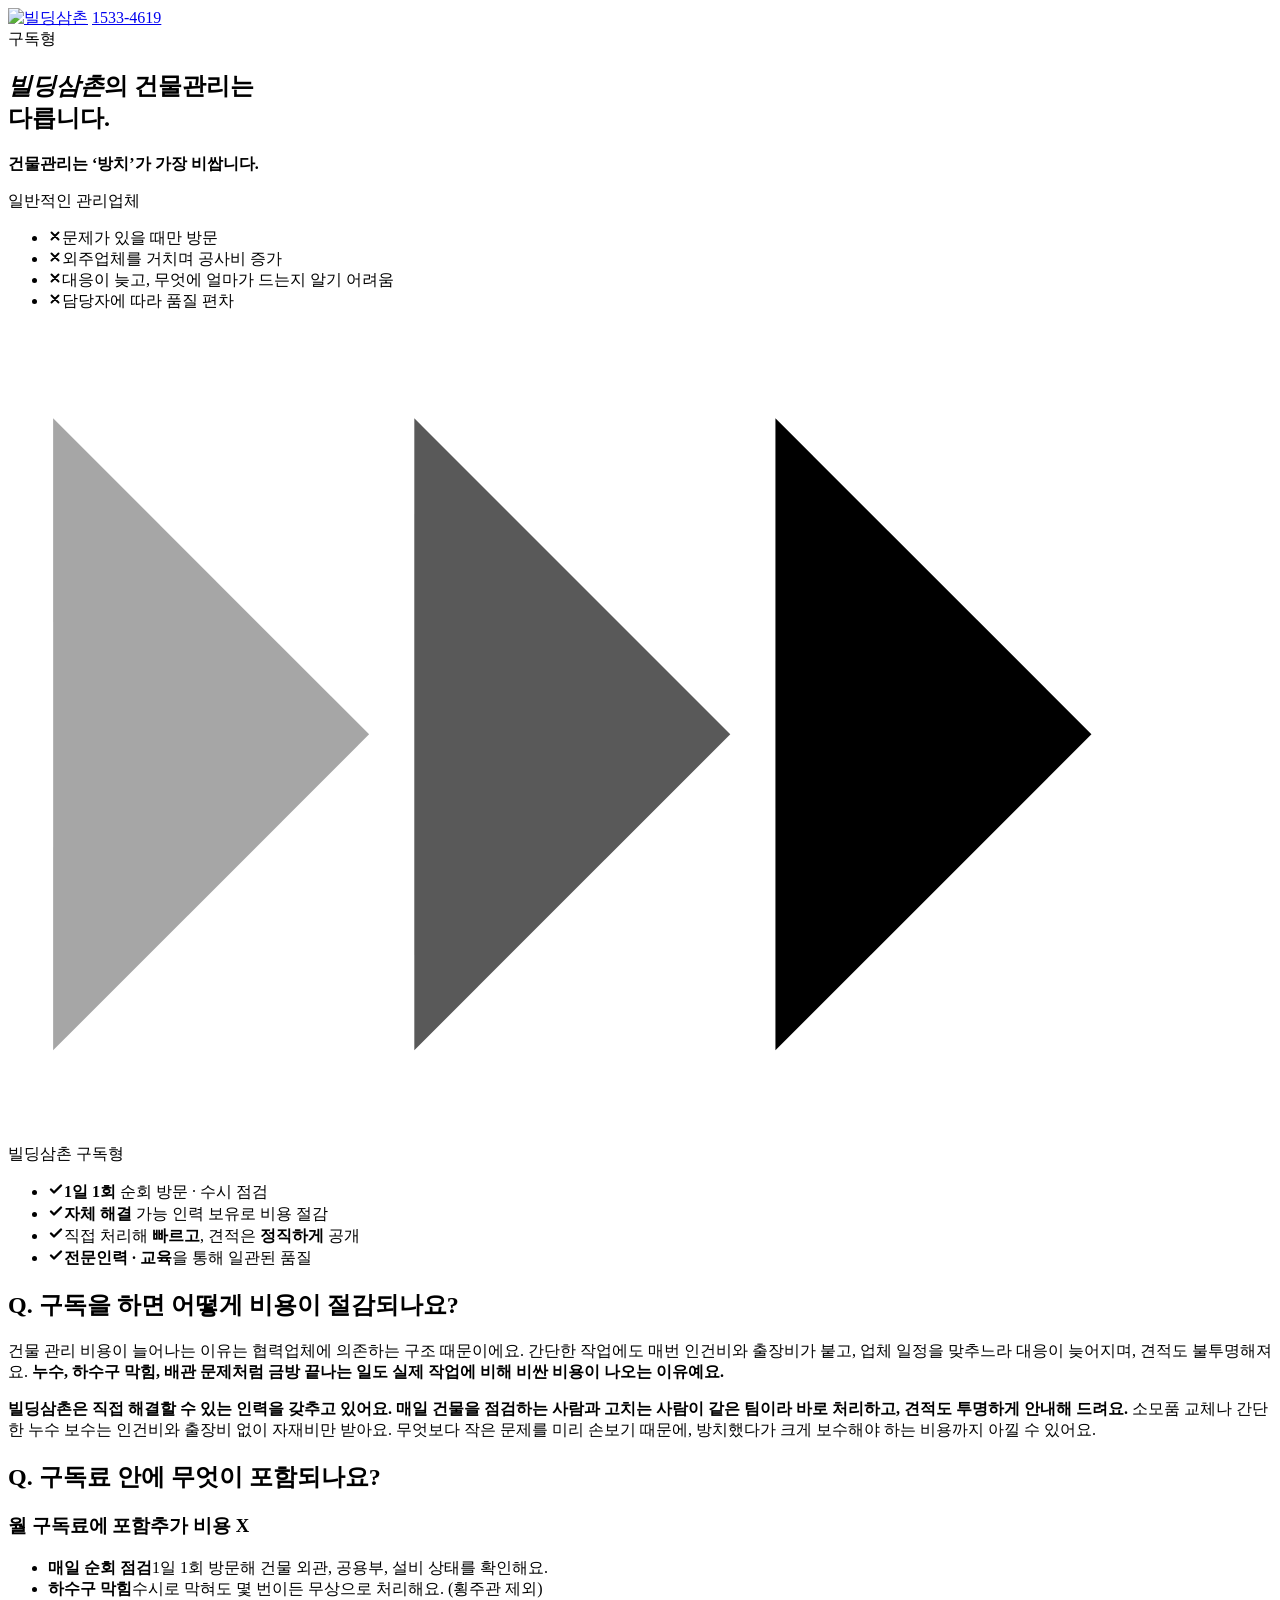
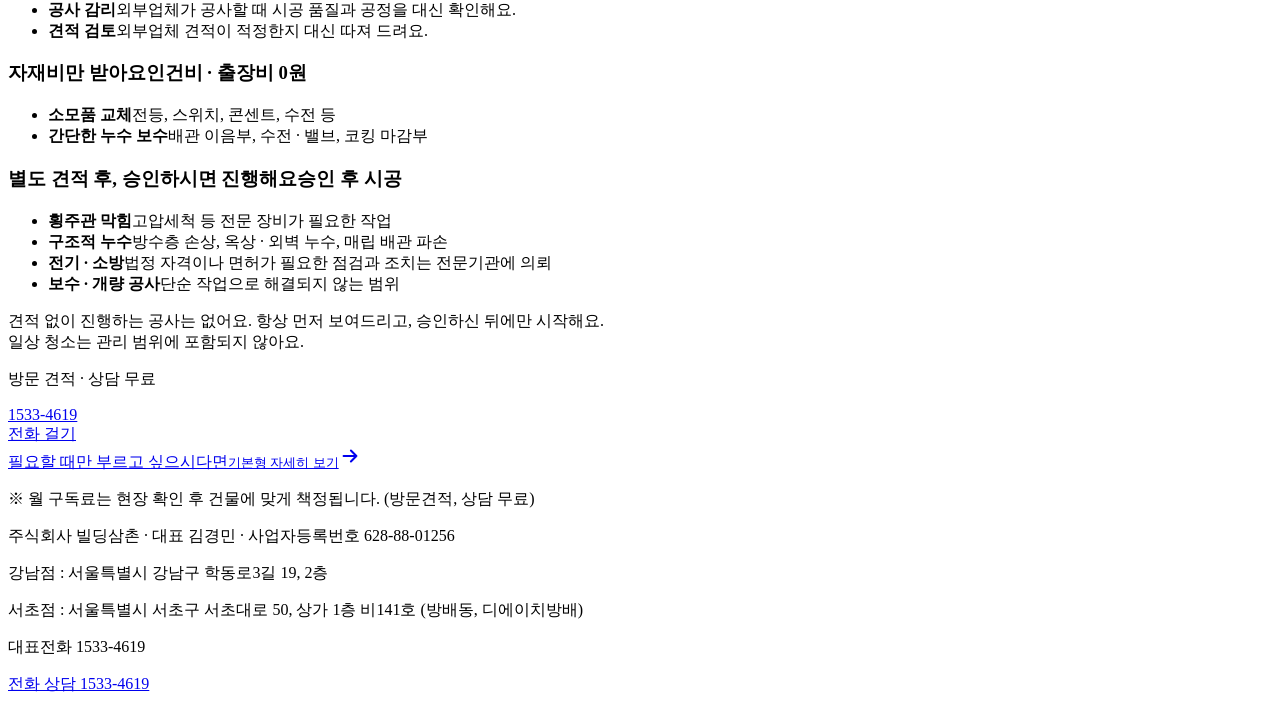
==== care.html @ d1e6a2a8 "Add files via upload" ====
<!doctype html>
<html lang="ko">
<head>
<meta charset="utf-8">
<meta name="viewport" content="width=device-width, initial-scale=1, viewport-fit=cover">
<title>전담 관리(구독형) | 빌딩삼촌</title>
<meta name="description" content="문제가 생긴 뒤에 부르는 관리가 아닌, 문제를 미리 막는 관리. 매일 순회 점검부터 하수구 막힘 무상 처리까지. 월 구독료는 현장 확인 후 건물에 맞게 책정됩니다.">
<link rel="canonical" href="https://www.buildingsamchon.com/care.html">
<meta property="og:type" content="website">
<meta property="og:site_name" content="빌딩삼촌">
<meta property="og:url" content="https://www.buildingsamchon.com/care.html">
<meta property="og:title" content="전담 관리(구독형) | 빌딩삼촌">
<meta property="og:description" content="문제가 생긴 뒤에 부르는 관리가 아닌, 문제를 미리 막는 관리. 매일 순회 점검부터 하수구 막힘 무상 처리까지. 월 구독료는 현장 확인 후 건물에 맞게 책정됩니다.">
<meta property="og:image" content="https://www.buildingsamchon.com/og-image.png">
<meta name="theme-color" content="#04002E">
<link rel="stylesheet" href="assets/sub.css">
</head>
<body>
<header class="hd"><div class="wrap hd-in">
  <a class="logo" href="index.html" aria-label="빌딩삼촌 홈으로"><img src="assets/logo.png" alt="빌딩삼촌" width="139" height="46"></a>
  <a class="hd-tel" href="tel:15334619">1533-4619</a>
</div></header>
<main>
<section class="hero"><div class="wrap">
  <span class="tag-bubble">구독형</span>
  <h1><em>빌딩삼촌</em>의 건물관리는<br>다릅니다.</h1>
  <p class="sub"><b>건물관리는 ‘방치’가 가장 비쌉니다.</b></p>
</div></section>
<section class="sec"><div class="wrap">
  <div class="vs rv wait">
    <div class="vs-col o"><span class="vs-tab">일반적인 관리업체</span><div class="vs-body"><ul>
      <li><svg width="14" height="14" viewBox="0 0 16 16" aria-hidden="true"><path d="M4 4l8 8M12 4l-8 8" fill="none" stroke="currentColor" stroke-width="2.2" stroke-linecap="round"/></svg>문제가 있을 때만 방문</li>
      <li><svg width="14" height="14" viewBox="0 0 16 16" aria-hidden="true"><path d="M4 4l8 8M12 4l-8 8" fill="none" stroke="currentColor" stroke-width="2.2" stroke-linecap="round"/></svg>외주업체를 거치며 공사비 증가</li>
      <li><svg width="14" height="14" viewBox="0 0 16 16" aria-hidden="true"><path d="M4 4l8 8M12 4l-8 8" fill="none" stroke="currentColor" stroke-width="2.2" stroke-linecap="round"/></svg>대응이 늦고, 무엇에 얼마가 드는지 알기 어려움</li>
      <li><svg width="14" height="14" viewBox="0 0 16 16" aria-hidden="true"><path d="M4 4l8 8M12 4l-8 8" fill="none" stroke="currentColor" stroke-width="2.2" stroke-linecap="round"/></svg>담당자에 따라 품질 편차</li></ul></div></div>
    <div class="vs-arrow" aria-hidden="true"><svg viewBox="0 0 56 36"><path d="M2 4l14 14L2 32z" fill="currentColor" opacity=".35"/><path d="M18 4l14 14-14 14z" fill="currentColor" opacity=".65"/><path d="M34 4l14 14-14 14z" fill="currentColor"/></svg></div>
    <div class="vs-col u"><span class="vs-tab">빌딩삼촌 구독형</span><div class="vs-body"><ul>
      <li><svg width="16" height="16" viewBox="0 0 16 16" aria-hidden="true"><path d="M3 8.5l3 3 7-7" fill="none" stroke="currentColor" stroke-width="2.4" stroke-linecap="round" stroke-linejoin="round"/></svg><span><b>1일 1회</b> 순회 방문 · 수시 점검</span></li>
      <li><svg width="16" height="16" viewBox="0 0 16 16" aria-hidden="true"><path d="M3 8.5l3 3 7-7" fill="none" stroke="currentColor" stroke-width="2.4" stroke-linecap="round" stroke-linejoin="round"/></svg><span><b>자체 해결</b> 가능 인력 보유로 비용 절감</span></li>
      <li><svg width="16" height="16" viewBox="0 0 16 16" aria-hidden="true"><path d="M3 8.5l3 3 7-7" fill="none" stroke="currentColor" stroke-width="2.4" stroke-linecap="round" stroke-linejoin="round"/></svg><span>직접 처리해 <b>빠르고</b>, 견적은 <b>정직하게</b> 공개</span></li>
      <li><svg width="16" height="16" viewBox="0 0 16 16" aria-hidden="true"><path d="M3 8.5l3 3 7-7" fill="none" stroke="currentColor" stroke-width="2.4" stroke-linecap="round" stroke-linejoin="round"/></svg><span><b>전문인력 · 교육</b>을 통해 일관된 품질</span></li></ul></div></div>
  </div>
</div></section>
<section class="sec"><div class="wrap">
  <h2 class="q rv wait">Q. 구독을 하면 어떻게 비용이 절감되나요?</h2>
  <div class="box rv wait">
    <p>건물 관리 비용이 늘어나는 이유는 협력업체에 의존하는 구조 때문이에요. 간단한 작업에도 매번 인건비와 출장비가 붙고, 업체 일정을 맞추느라 대응이 늦어지며, 견적도 불투명해져요. <b>누수, 하수구 막힘, 배관 문제처럼 금방 끝나는 일도 실제 작업에 비해 비싼 비용이 나오는 이유예요.</b></p>
    <p><b>빌딩삼촌은 직접 해결할 수 있는 인력을 갖추고 있어요. 매일 건물을 점검하는 사람과 고치는 사람이 같은 팀이라 바로 처리하고, 견적도 투명하게 안내해 드려요.</b> 소모품 교체나 간단한 누수 보수는 인건비와 출장비 없이 자재비만 받아요. 무엇보다 작은 문제를 미리 손보기 때문에, 방치했다가 크게 보수해야 하는 비용까지 아낄 수 있어요.</p>
  </div>
</div></section>
<section class="sec"><div class="wrap">
  <h2 class="q rv wait">Q. 구독료 안에 무엇이 포함되나요?</h2>
  <div class="box rv wait">
    <div class="tier"><h3>월 구독료에 포함<span class="chip y">추가 비용 X</span></h3><ul><li><b>매일 순회 점검</b><span>1일 1회 방문해 건물 외관, 공용부, 설비 상태를 확인해요.</span></li><li><b>하수구 막힘</b><span>수시로 막혀도 몇 번이든 무상으로 처리해요. (횡주관 제외)</span></li><li><b>공사 감리</b><span>외부업체가 공사할 때 시공 품질과 공정을 대신 확인해요.</span></li><li><b>견적 검토</b><span>외부업체 견적이 적정한지 대신 따져 드려요.</span></li></ul></div><div class="tier"><h3>자재비만 받아요<span class="chip ">인건비 · 출장비 0원</span></h3><ul><li><b>소모품 교체</b><span>전등, 스위치, 콘센트, 수전 등</span></li><li><b>간단한 누수 보수</b><span>배관 이음부, 수전 · 밸브, 코킹 마감부</span></li></ul></div><div class="tier"><h3>별도 견적 후, 승인하시면 진행해요<span class="chip o">승인 후 시공</span></h3><ul><li><b>횡주관 막힘</b><span>고압세척 등 전문 장비가 필요한 작업</span></li><li><b>구조적 누수</b><span>방수층 손상, 옥상 · 외벽 누수, 매립 배관 파손</span></li><li><b>전기 · 소방</b><span>법정 자격이나 면허가 필요한 점검과 조치는 전문기관에 의뢰</span></li><li><b>보수 · 개량 공사</b><span>단순 작업으로 해결되지 않는 범위</span></li></ul></div>
    <p class="fine">견적 없이 진행하는 공사는 없어요. 항상 먼저 보여드리고, 승인하신 뒤에만 시작해요.<br>일상 청소는 관리 범위에 포함되지 않아요.</p>
  </div>
</div></section>
<section class="cta"><div class="wrap">
  <div class="cta-card rv wait"><div><p>방문 견적 · 상담 무료</p><a class="tel" href="tel:15334619">1533-4619</a></div><a class="btn" href="tel:15334619">전화 걸기</a></div>
  <a class="cross rv wait" href="repair.html"><span>필요할 때만 부르고 싶으시다면<small>기본형 자세히 보기</small></span><svg width="22" height="22" viewBox="0 0 24 24" aria-hidden="true"><path d="M5 12h14M13 6l6 6-6 6" fill="none" stroke="currentColor" stroke-width="2.2" stroke-linecap="round" stroke-linejoin="round"/></svg></a>
</div></section>
</main>
<footer class="ft"><div class="wrap">
  <p class="note2">※ 월 구독료는 현장 확인 후 건물에 맞게 책정됩니다. (방문견적, 상담 무료)</p>
  <p>주식회사 빌딩삼촌 · 대표 김경민 · 사업자등록번호 628-88-01256</p>
  <p>강남점 : 서울특별시 강남구 학동로3길 19, 2층</p>
  <p>서초점 : 서울특별시 서초구 서초대로 50, 상가 1층 비141호 (방배동, 디에이치방배)</p>
  <p>대표전화 1533-4619</p>
</div></footer>
<a class="mcall" href="tel:15334619">전화 상담 1533-4619</a>
<script>
(function(){
  var els=[].slice.call(document.querySelectorAll('.rv'));
  if(!('IntersectionObserver' in window)||matchMedia('(prefers-reduced-motion: reduce)').matches){els.forEach(function(e){e.classList.remove('wait')});return;}
  els.forEach(function(e){if(e.getBoundingClientRect().top<innerHeight*.92)e.classList.remove('wait')});
  var io=new IntersectionObserver(function(en){en.forEach(function(x){if(x.isIntersecting){x.target.classList.remove('wait');io.unobserve(x.target)}})},{rootMargin:'0px 0px -8% 0px'});
  els.forEach(function(e){if(e.classList.contains('wait'))io.observe(e)});
})();
</script>
</body>
</html>
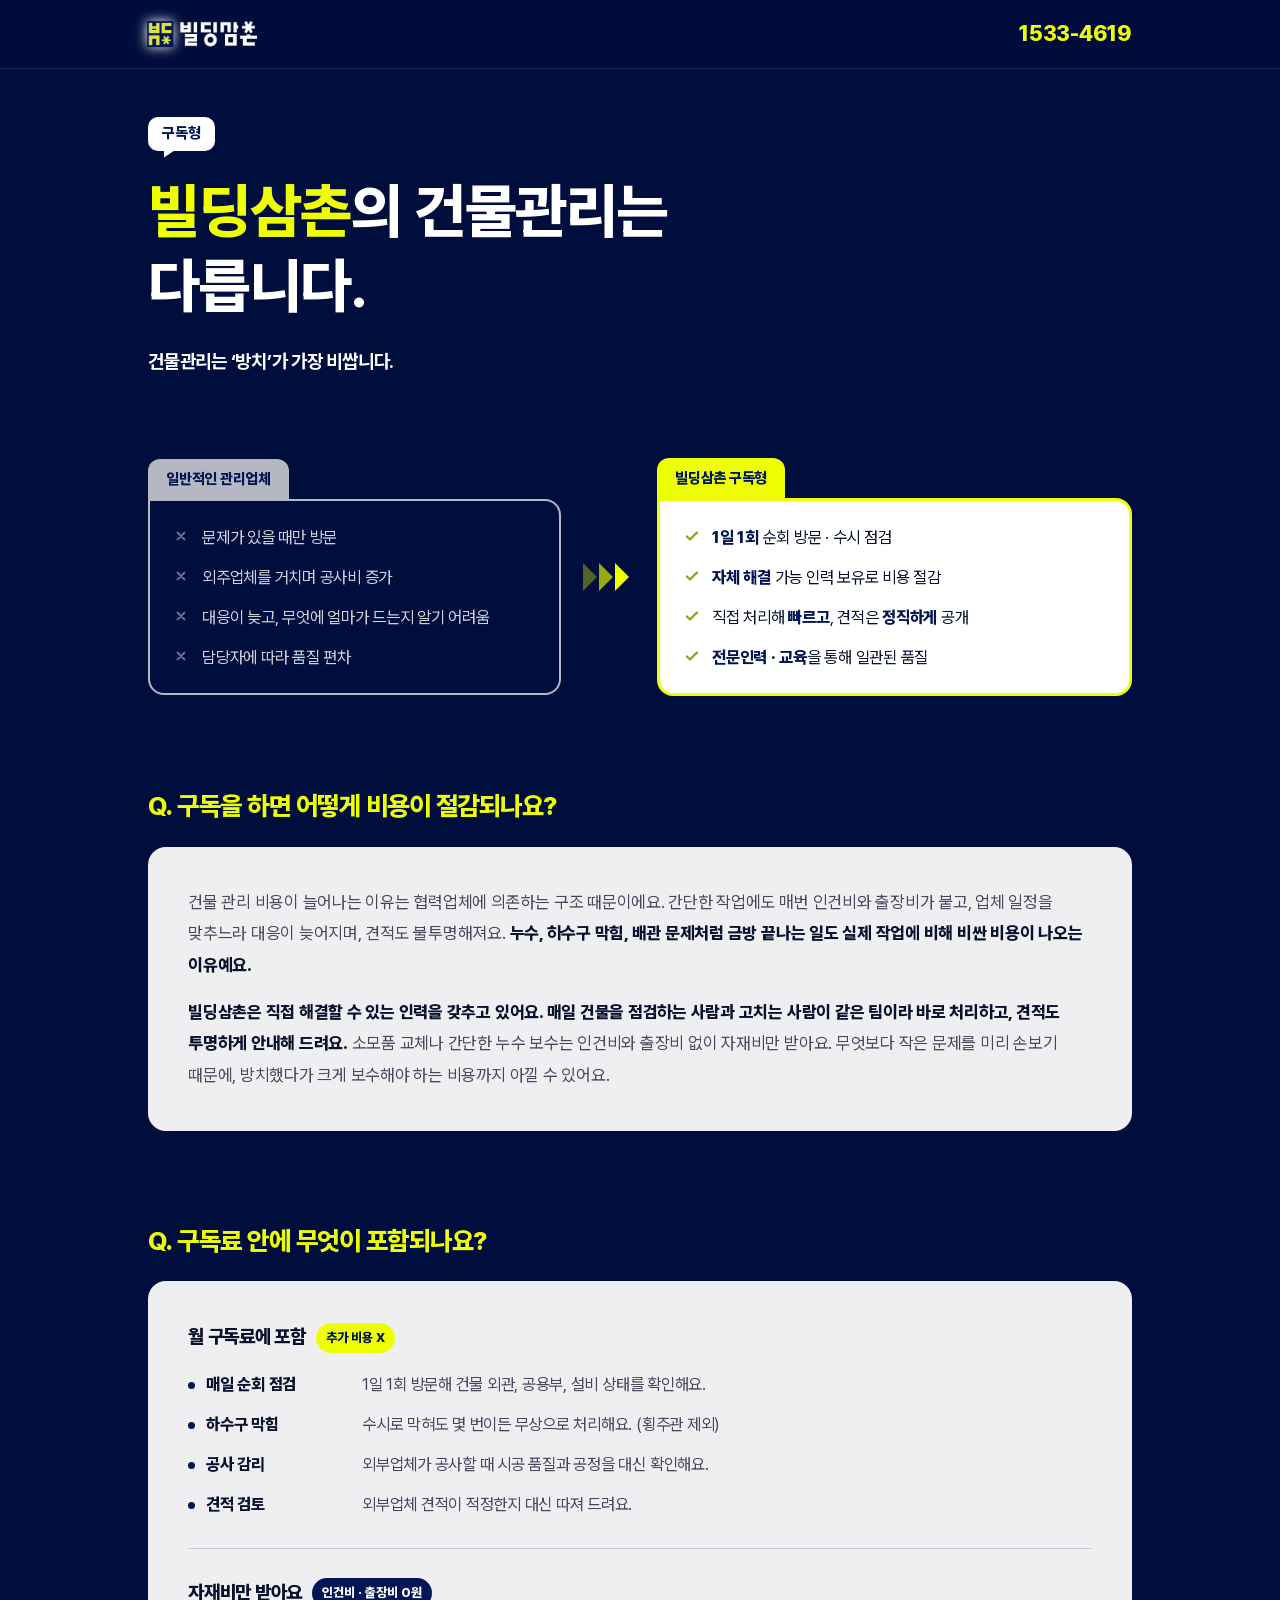
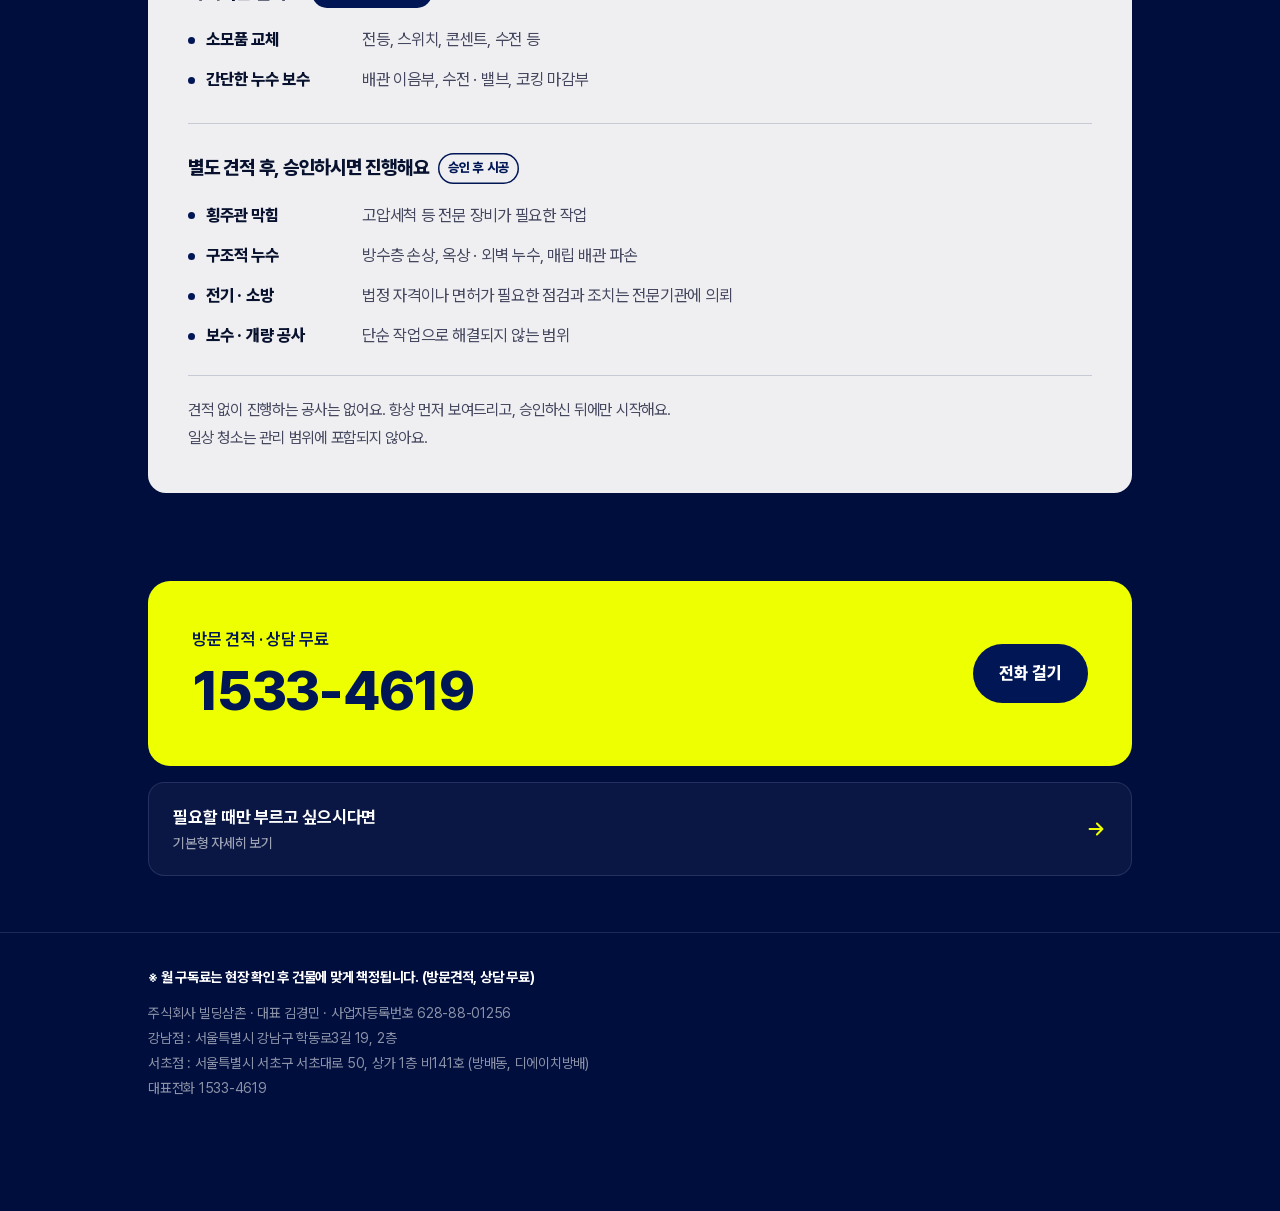
==== commit 268e9243: "Add files via upload" ====
--- a/care.html
+++ b/care.html
@@ -2,6 +2,9 @@
 <html lang="ko">
 <head>
 <meta charset="utf-8">
+<link rel="icon" type="image/png" href="assets/favicon.png">
+<link rel="apple-touch-icon" href="assets/apple-touch-icon.png">
+
 <meta name="viewport" content="width=device-width, initial-scale=1, viewport-fit=cover">
 <title>전담 관리(구독형) | 빌딩삼촌</title>
 <meta name="description" content="문제가 생긴 뒤에 부르는 관리가 아닌, 문제를 미리 막는 관리. 매일 순회 점검부터 하수구 막힘 무상 처리까지. 월 구독료는 현장 확인 후 건물에 맞게 책정됩니다.">
@@ -12,12 +15,12 @@
 <meta property="og:title" content="전담 관리(구독형) | 빌딩삼촌">
 <meta property="og:description" content="문제가 생긴 뒤에 부르는 관리가 아닌, 문제를 미리 막는 관리. 매일 순회 점검부터 하수구 막힘 무상 처리까지. 월 구독료는 현장 확인 후 건물에 맞게 책정됩니다.">
 <meta property="og:image" content="https://www.buildingsamchon.com/og-image.png">
-<meta name="theme-color" content="#04002E">
+<meta name="theme-color" content="#000E3D">
 <link rel="stylesheet" href="assets/sub.css">
 </head>
 <body>
 <header class="hd"><div class="wrap hd-in">
-  <a class="logo" href="index.html" aria-label="빌딩삼촌 홈으로"><img src="assets/logo.png" alt="빌딩삼촌" width="139" height="46"></a>
+  <a class="logo" href="index.html" aria-label="빌딩삼촌 홈으로"><img src="assets/logo.png" alt="빌딩삼촌"></a>
   <a class="hd-tel" href="tel:15334619">1533-4619</a>
 </div></header>
 <main>
--- a/assets/sub.css
+++ b/assets/sub.css
@@ -0,0 +1,207 @@
+@font-face{font-family:"Pretendard";src:url(pretendard.woff2) format("woff2");font-weight:100 900;font-display:swap}
+:root{
+  --night:#000E3D; --navy:#001655; --navy-2:#0A2370; --line-d:rgba(190,200,255,.14);
+  --card:#EFEFF2; --white:#fff; --ink:#08122E; --ink-2:#44475E; --ink-3:#7E8196; --line:#D8DAE3;
+  --yellow:#EDFF00; --lime:#EDFF00;
+  --f:"Pretendard","Apple SD Gothic Neo","Malgun Gothic",system-ui,sans-serif;
+  --gut:clamp(20px,5vw,48px); --max:1080px;
+  color-scheme:dark;
+}
+*{box-sizing:border-box}
+html{scroll-behavior:smooth}
+body{margin:0;background:var(--night);color:#fff;font-family:var(--f);font-size:16px;line-height:1.7;letter-spacing:-.015em;-webkit-font-smoothing:antialiased;word-break:keep-all;overflow-x:hidden}
+a{color:inherit;text-decoration:none}
+img{display:block;max-width:100%;height:auto}
+h1,h2,h3,p{margin:0}
+h1,h2,h3{text-wrap:balance}
+.wrap{max-width:var(--max);margin:0 auto;padding-inline:var(--gut)}
+:focus-visible{outline:3px solid var(--yellow);outline-offset:3px;border-radius:6px}
+
+/* header */
+.hd{position:sticky;top:0;z-index:50;background:rgba(0,14,61,.96);backdrop-filter:blur(12px);-webkit-backdrop-filter:blur(12px);border-bottom:1px solid var(--line-d);padding-top:env(safe-area-inset-top,0px)}
+.hd-in{display:flex;align-items:center;justify-content:space-between;gap:16px;height:68px}
+.hd .logo img{height:56px;width:auto;margin-left:-16px}
+.hd-tel{display:inline-flex;align-items:center;gap:8px;font-weight:800;font-size:22px;color:var(--yellow);letter-spacing:-.01em;white-space:nowrap}
+.back{display:inline-flex;align-items:center;gap:6px;margin-top:28px;font-size:15px;font-weight:600;color:rgba(255,255,255,.65)}
+.back:hover{color:#fff}
+
+/* hero */
+.hero{padding-block:48px 56px}
+.kicker{display:block;font-size:17px;font-weight:700;color:var(--yellow);letter-spacing:-.03em}
+.hero h1{margin-top:18px;font-size:clamp(34px,6vw,60px);line-height:1.25;font-weight:800;letter-spacing:-.02em}
+.hero h1 em{font-style:normal;color:var(--yellow)}
+.hero .sub{margin-top:22px;font-size:clamp(17px,1.6vw,19px);color:rgba(255,255,255,.85);line-height:1.75}
+.hero .sub b{color:#fff}
+
+/* section */
+.sec{padding-block:24px 64px}
+.q{font-size:clamp(21px,2.4vw,26px);font-weight:800;color:var(--yellow);letter-spacing:-.02em}
+.box{margin-top:18px;background:var(--card);color:var(--ink);border-radius:18px;padding:clamp(24px,3.4vw,40px)}
+.box p{font-size:17px;line-height:1.85;color:var(--ink-2)}
+.box p+p{margin-top:16px}
+.box p b{color:var(--ink);font-weight:800}
+
+/* tiers */
+.tier+.tier{margin-top:30px;padding-top:28px;border-top:1px solid var(--line)}
+.tier h3{display:flex;flex-wrap:wrap;align-items:center;gap:8px 10px;font-size:19px;font-weight:800;color:var(--ink)}
+.chip{font-size:13px;font-weight:800;padding:4px 10px;border-radius:999px;background:var(--navy);color:#fff;letter-spacing:0}
+.chip.y{background:var(--yellow);color:var(--navy)}
+.chip.o{background:transparent;color:var(--navy);box-shadow:inset 0 0 0 1.5px var(--navy)}
+.tier ul{list-style:none;margin:16px 0 0;padding:0;display:grid;gap:12px}
+.tier li{display:grid;grid-template-columns:140px minmax(0,1fr);gap:4px 16px;font-size:16.5px;color:var(--ink-2)}
+.tier li b{color:var(--ink);font-weight:800}
+.fine{margin-top:26px;padding-top:20px;border-top:1px solid var(--line);font-size:15.5px!important;color:var(--ink-2)!important}
+
+/* compare */
+.vs{display:grid;grid-template-columns:minmax(0,1fr) auto minmax(0,1.15fr);gap:20px;align-items:center}
+.vs-col{position:relative}
+.vs-tab{display:inline-block;padding:8px 18px 7px;border-radius:12px 12px 0 0;font-size:15px;font-weight:800}
+.vs-col.o .vs-tab{background:#B5B7C2;color:var(--navy)}
+.vs-col.u .vs-tab{background:var(--lime);color:var(--navy)}
+.vs-body{border-radius:0 16px 16px 16px;padding:22px 24px;display:grid;gap:12px}
+.vs-col.o .vs-body{border:2px solid #B5B7C2;color:rgba(255,255,255,.82)}
+.vs-col.u .vs-body{border:3px solid var(--lime);background:#fff;color:var(--ink)}
+.vs-body li{list-style:none;display:grid;grid-template-columns:20px minmax(0,1fr);gap:8px;font-size:16.5px}
+.vs-body ul{margin:0;padding:0;display:grid;gap:12px}
+.vs-col.o svg{color:rgba(255,255,255,.4);margin-top:6px}
+.vs-col.u svg{color:#8FA51C;margin-top:5px}
+.vs-col.u b{font-weight:800;color:var(--navy)}
+.vs-arrow{display:flex;color:var(--lime)}
+.vs-arrow svg{width:56px;height:36px}
+
+/* works */
+.works{margin-top:22px;background:var(--card);color:var(--ink);border-radius:18px;padding:8px clamp(18px,3vw,36px)}
+.work{display:grid;grid-template-columns:minmax(0,.9fr) minmax(0,1.3fr);gap:20px;align-items:center;padding-block:24px}
+.work+.work{border-top:1px solid var(--line)}
+.work h3{font-size:22px;font-weight:800;color:var(--navy)}
+.work h3 span{margin-right:6px}
+.work p{margin-top:6px;font-size:15.5px;color:var(--ink-3)}
+.pics{display:grid;grid-template-columns:1fr 1fr;gap:8px}
+.pics img{width:100%;aspect-ratio:3/2;object-fit:cover;border-radius:6px;background:#ddd}
+
+/* steps */
+.steps{margin-top:18px;list-style:none;padding:0;display:grid;grid-template-columns:repeat(4,minmax(0,1fr));gap:12px}
+.steps li{background:rgba(255,255,255,.06);border:1px solid var(--line-d);border-radius:16px;padding:18px;display:grid;gap:4px}
+.steps small{font-size:12px;font-weight:800;color:var(--yellow);letter-spacing:.02em}
+.steps b{font-size:17px}
+.steps span{font-size:14px;color:rgba(255,255,255,.65)}
+.note{margin-top:16px;font-size:16px;color:rgba(255,255,255,.8)}
+
+/* cta */
+.cta{padding-block:24px 56px}
+.cta-card{border-radius:22px;background:var(--yellow);color:var(--navy);padding:clamp(26px,4vw,44px);display:grid;grid-template-columns:minmax(0,1fr) auto;gap:20px;align-items:center}
+.cta-card p{font-size:17px;font-weight:600}
+.cta-card .tel{display:block;margin-top:6px;font-size:clamp(38px,6vw,56px);font-weight:800;letter-spacing:-.03em;line-height:1.1;white-space:nowrap}
+.btn{display:inline-flex;align-items:center;justify-content:center;gap:8px;padding:15px 26px;border-radius:999px;font-weight:800;font-size:17px;background:var(--navy);color:#fff;white-space:nowrap}
+.cross{display:flex;align-items:center;justify-content:space-between;gap:16px;margin-top:16px;padding:20px 24px;border-radius:16px;border:1px solid var(--line-d);background:rgba(255,255,255,.04);font-weight:700;font-size:17px;transition:border-color .2s,background .2s}
+.cross:hover{border-color:var(--yellow);background:rgba(237,255,0,.06)}
+.cross svg{flex:none;color:var(--yellow);transition:transform .3s}
+.cross:hover svg{transform:translateX(5px)}
+.cross small{display:block;font-size:14px;font-weight:500;color:rgba(255,255,255,.6)}
+
+/* footer */
+.ft{border-top:1px solid var(--line-d);padding-block:32px calc(110px + env(safe-area-inset-bottom,0px));color:rgba(255,255,255,.55);font-size:14px;line-height:1.8}
+.ft .note2{font-weight:700;color:#fff;margin-bottom:10px}
+
+/* mobile call bar */
+.mcall{position:fixed;left:20px;right:20px;bottom:calc(14px + env(safe-area-inset-bottom,0px));z-index:45;display:none;align-items:center;justify-content:center;gap:10px;padding:16px;border-radius:999px;background:var(--yellow);color:var(--navy);font-weight:800;font-size:17.5px;box-shadow:0 10px 30px rgba(0,0,0,.4)}
+
+/* reveal */
+.rv{transition:opacity .8s cubic-bezier(.2,.8,.2,1),transform .8s cubic-bezier(.2,.8,.2,1)}
+.rv.wait{opacity:0;transform:translateY(28px)}
+@media (prefers-reduced-motion:reduce){*{animation:none!important;transition:none!important}.rv.wait{opacity:1;transform:none}}
+
+@media (max-width:820px){
+  .vs{grid-template-columns:minmax(0,1fr)}
+  .vs-arrow{justify-content:center;transform:rotate(90deg)}
+  .work{grid-template-columns:minmax(0,1fr);gap:14px}
+  .steps{grid-template-columns:repeat(2,minmax(0,1fr))}
+}
+@media (max-width:640px){
+  .hd-in{height:60px}
+  .hd .logo img{height:48px;margin-left:-14px}
+  .hd-tel{font-size:18px}
+  .hero{padding-block:36px 44px}
+  .kicker{font-size:16px}
+  .hero h1{line-height:1.3}
+  .tier li{grid-template-columns:minmax(0,1fr);gap:2px}
+  .box p{font-size:16.5px}
+  .cta-card{grid-template-columns:minmax(0,1fr)}
+  .cta-card .btn{width:100%}
+  .mcall{display:flex}
+}
+@media (max-width:360px){
+  .hero h1{font-size:30px}
+  .cta-card .tel{font-size:36px}
+  .hd-tel{font-size:16px}
+}
+
+/* tag bubble */
+.tag-bubble{position:relative;display:inline-block;padding:7px 14px;border-radius:10px;background:#fff;color:var(--navy);font-size:15px;font-weight:800;letter-spacing:-.01em;line-height:1.3}
+.tag-bubble::after{content:"";position:absolute;left:16px;bottom:-7px;width:12px;height:8px;background:#fff;clip-path:polygon(0 0,100% 0,0 100%)}
+.hero h1{margin-top:22px}
+.hero-r{padding-bottom:64px}
+/* repair works on white */
+.sec-white{background:#fff;color:var(--ink);padding-block:clamp(56px,8vw,96px)}
+.sec-white .works{margin:0;background:none;border-radius:0;padding:0}
+.sec-white .work{grid-template-columns:minmax(0,1fr) auto;gap:24px;padding-block:32px}
+.sec-white .work+.work{border-top:1px solid var(--line)}
+.sec-white .work h3{font-size:24px}
+.sec-white .work p{font-size:16px}
+.sec-white .pics{grid-template-columns:auto auto;gap:14px}
+.sec-white .pics img{width:150px;height:150px;aspect-ratio:1;border-radius:50%;object-fit:cover;box-shadow:0 0 0 4px #fff,0 0 0 5px var(--line)}
+.sec-white + .sec{padding-top:clamp(56px,8vw,96px)}
+@media (max-width:820px){
+  .sec-white .work{grid-template-columns:minmax(0,1fr)}
+  .sec-white .pics{justify-content:start}
+}
+@media (max-width:640px){
+  .sec-white .work{padding-block:28px;gap:16px}
+  .sec-white .work h3{font-size:21px}
+  .sec-white .pics img{width:min(40vw,150px);height:min(40vw,150px)}
+}
+/* repair: plain circles, white hero */
+.sec-white .pics img{box-shadow:none!important}
+.hero-r{background:#fff;color:var(--ink);padding-bottom:16px}
+.hero-r h1{color:var(--navy)}
+.hero-r h1 em{color:var(--navy);background:linear-gradient(transparent 62%,var(--yellow) 62%)}
+.hero-r .tag-bubble{background:var(--navy);color:#fff}
+.hero-r .tag-bubble::after{background:var(--navy)}
+.hero-r + .sec-white{padding-top:24px}
+/* tiers: bullets + clear dividers */
+.tier li{position:relative;padding-left:18px}
+.tier li::before{content:"";position:absolute;left:0;top:.72em;width:7px;height:7px;border-radius:50%;background:var(--navy)}
+.tier+.tier{border-top:1.5px solid #C7C9D4}
+.fine{border-top:1.5px solid #C7C9D4}
+/* mobile text +20% */
+@media (max-width:640px){
+  .tag-bubble{font-size:18px}
+  .hero h1{font-size:40px}
+  .hero .sub{font-size:20.5px}
+  .q{font-size:25px}
+  .box p{font-size:19.8px}
+  .tier h3{font-size:22.8px}
+  .chip{font-size:15.5px}
+  .tier li{font-size:19.8px;gap:4px}
+  .fine{font-size:18.6px!important}
+  .vs-tab{font-size:18px}
+  .vs-body li{font-size:19.8px}
+  .sec-white .work h3{font-size:25px}
+  .sec-white .work p{font-size:19.2px}
+  .steps small{font-size:14.4px}
+  .steps b{font-size:20.4px}
+  .steps span{font-size:16.8px}
+  .note{font-size:19.2px}
+  .cta-card p{font-size:20.4px}
+  .btn{font-size:20.4px}
+  .cross{font-size:20.4px}
+  .cross small{font-size:16.8px}
+  .ft{font-size:16.8px}
+  .mcall{font-size:20px}
+  .tier+.tier{margin-top:34px;padding-top:32px}
+}
+@media (max-width:360px){.hero h1{font-size:34px}}
+@media (max-width:640px){.sec-white .work h3{font-size:21.3px}}
+
+.hd .logo{flex:none}
+.hd .logo img{width:auto!important;max-width:none!important;object-fit:contain}
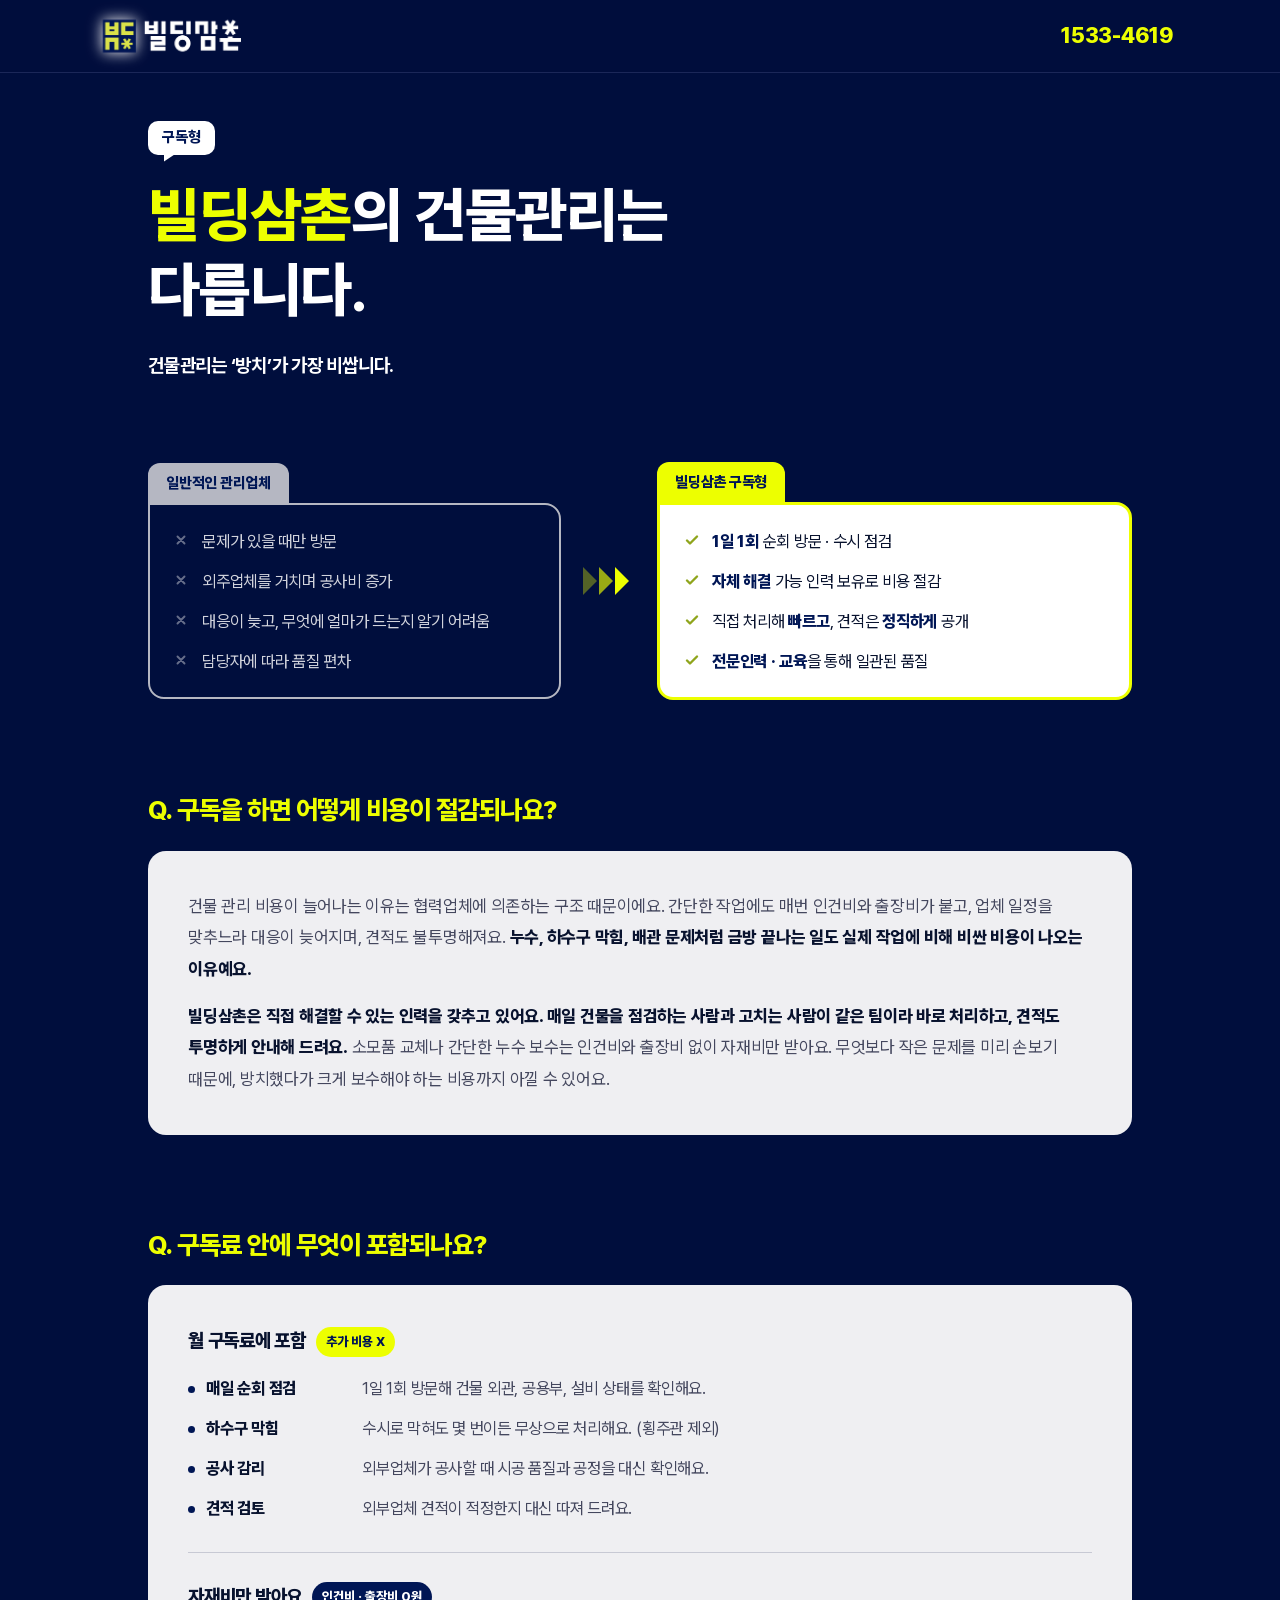
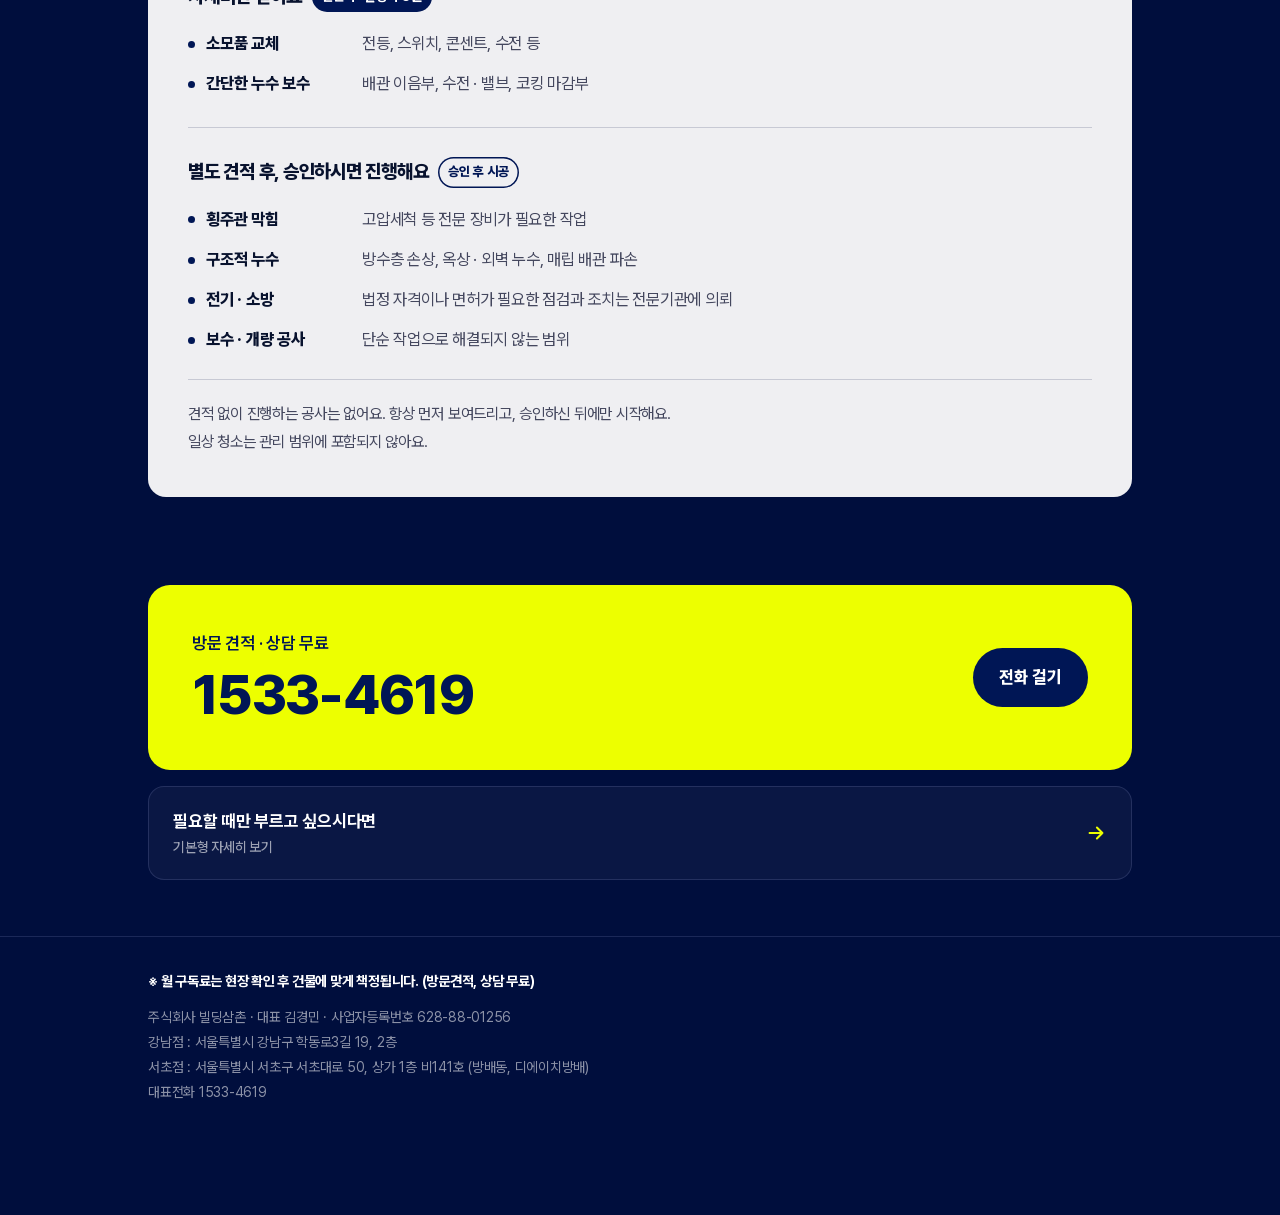
==== commit cfa6b12f: "care.html" ====
--- a/care.html
+++ b/care.html
@@ -16,7 +16,7 @@
 <meta property="og:description" content="문제가 생긴 뒤에 부르는 관리가 아닌, 문제를 미리 막는 관리. 매일 순회 점검부터 하수구 막힘 무상 처리까지. 월 구독료는 현장 확인 후 건물에 맞게 책정됩니다.">
 <meta property="og:image" content="https://www.buildingsamchon.com/og-image.png">
 <meta name="theme-color" content="#000E3D">
-<link rel="stylesheet" href="assets/sub.css">
+<link rel="stylesheet" href="assets/sub.css?v=10">
 </head>
 <body>
 <header class="hd"><div class="wrap hd-in">
--- a/assets/sub.css
+++ b/assets/sub.css
@@ -205,3 +205,13 @@
 
 .hd .logo{flex:none}
 .hd .logo img{width:auto!important;max-width:none!important;object-fit:contain}
+
+/* header identical to main page */
+.hd .wrap{max-width:1180px;padding-inline:clamp(24px,5vw,56px)}
+.hd-in{height:72px}
+.hd .logo img{height:70px!important;margin-left:-22px}
+@media (max-width:760px){
+  .hd-in{height:60px}
+  .hd .logo img{height:52px!important;margin-left:-14px}
+}
+@media (max-width:360px){.hd .wrap{padding-inline:20px}}
